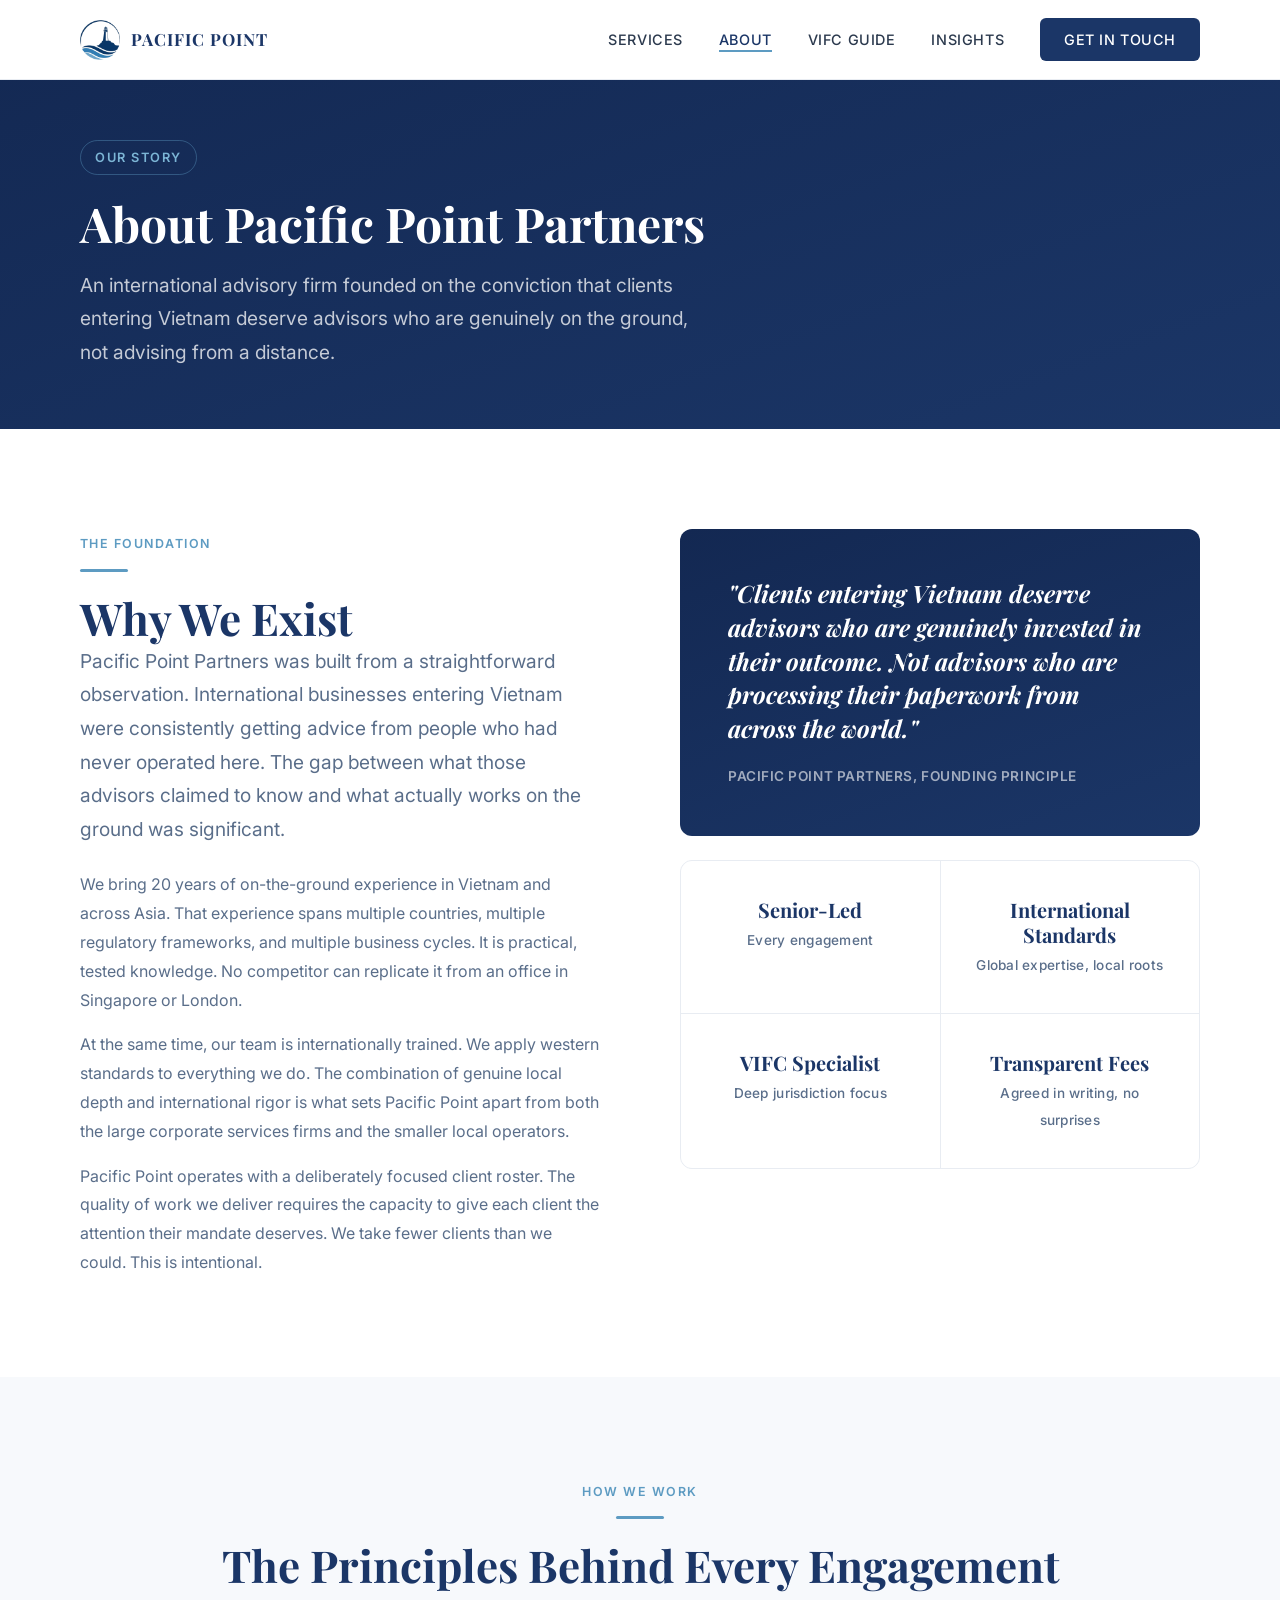
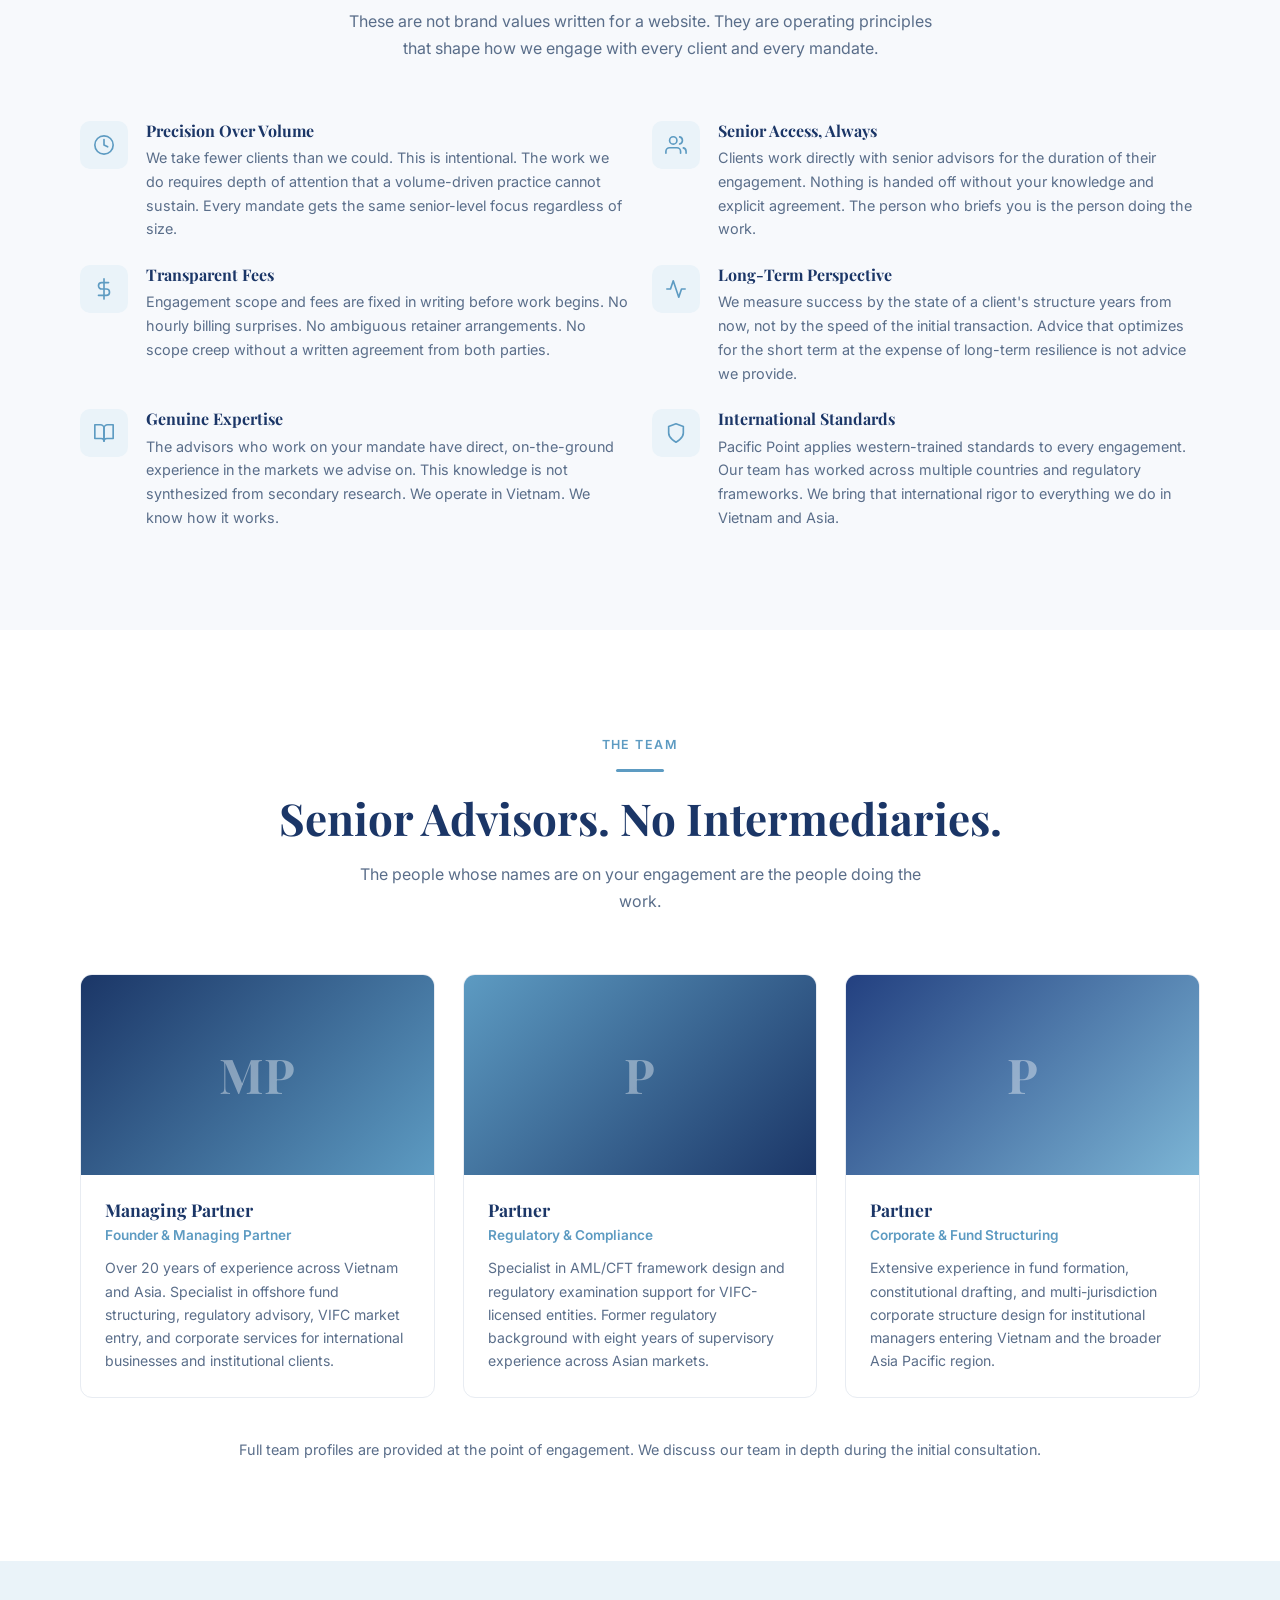
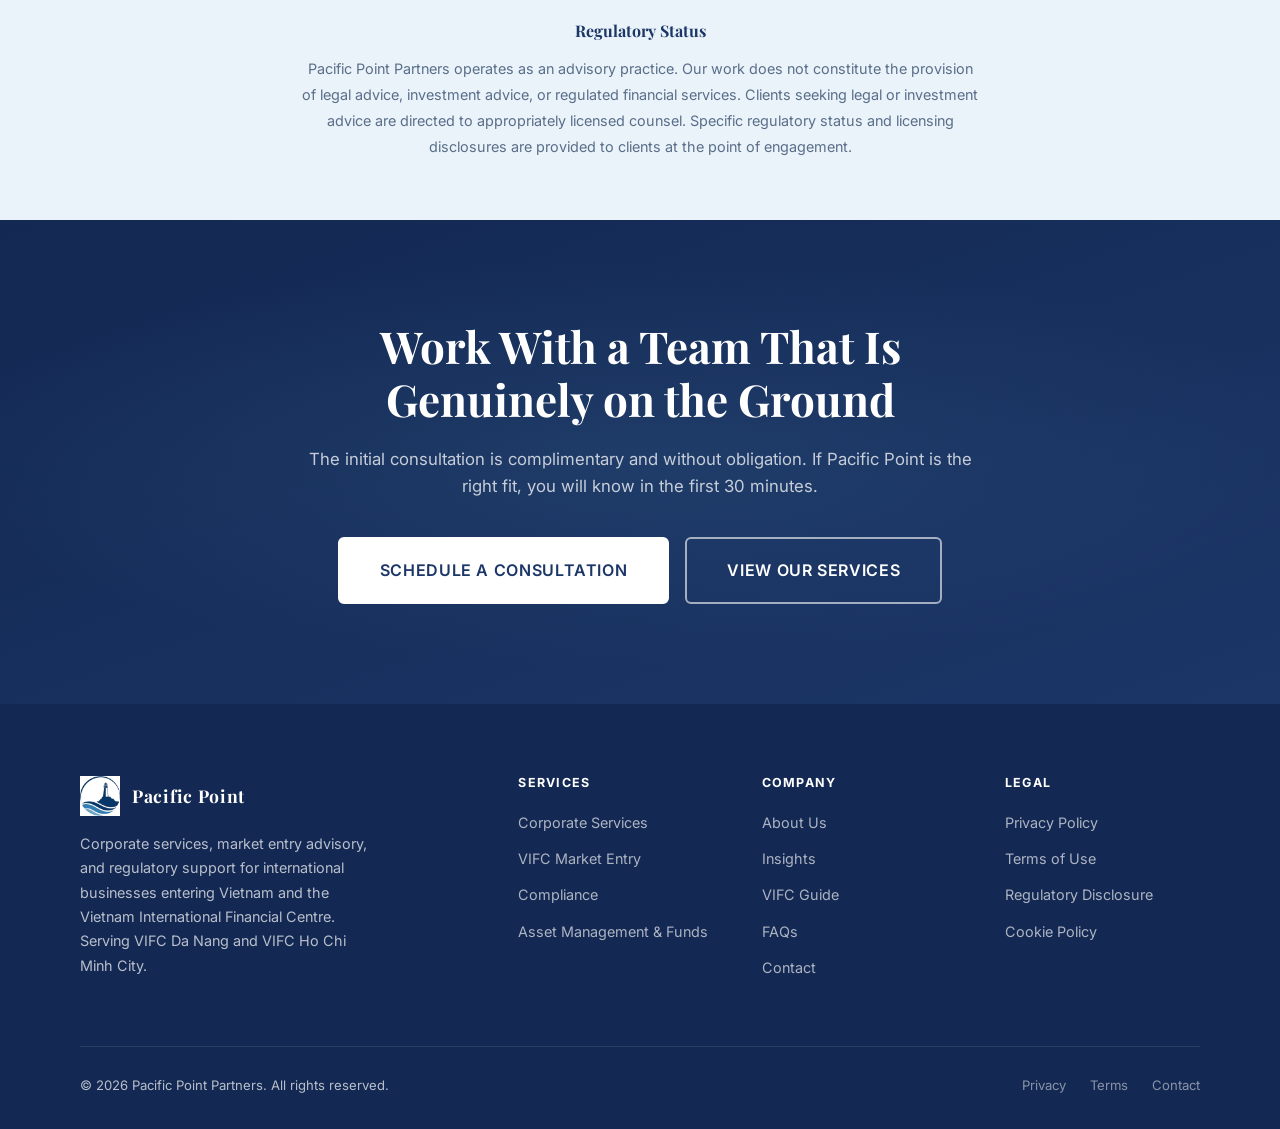
==== about.html @ ca37cbb9 "Add files via upload Initial launch" ====
<!DOCTYPE html>
<html lang="en">
<head>
  <meta charset="UTF-8">
  <meta name="viewport" content="width=device-width, initial-scale=1.0">
  <title>About — Pacific Point Partners</title>
  <meta name="description" content="Pacific Point Partners is an international advisory firm with 20 years of on-the-ground experience in Vietnam and Asia. Senior-led. International standards. VIFC specialist.">
  <!-- Open Graph / LinkedIn -->
  <meta property="og:type" content="website">
  <meta property="og:site_name" content="Pacific Point Partners">
  <meta property="og:title" content="About — Pacific Point Partners">
  <meta property="og:description" content="An international advisory firm built on 20 years in Asia. Senior advisors on every engagement. International standards. VIFC specialist.">
  <meta property="og:image" content="https://pacificpoint.co/assets/images/og-image.jpg">
  <meta property="og:url" content="https://pacificpoint.co/about.html">
  <!-- Twitter Card -->
  <meta name="twitter:card" content="summary_large_image">
  <meta name="twitter:title" content="About — Pacific Point Partners">
  <meta name="twitter:description" content="An international advisory firm built on 20 years in Asia. Senior advisors on every engagement. International standards. VIFC specialist.">
  <meta name="twitter:image" content="https://pacificpoint.co/assets/images/og-image.jpg">
  <!-- Canonical -->
  <link rel="canonical" href="https://pacificpoint.co/about.html">
  <link rel="icon" type="image/x-icon" href="assets/images/favicon.ico">
  <link rel="preconnect" href="https://fonts.googleapis.com">
  <link rel="preconnect" href="https://fonts.gstatic.com" crossorigin>
  <link href="https://fonts.googleapis.com/css2?family=Playfair+Display:wght@600;700&family=Inter:wght@400;500;600&display=swap" rel="stylesheet">
  <link rel="stylesheet" href="assets/css/style.css">
</head>
<body>

  <!-- ===== NAVIGATION ===== -->
  <nav class="nav" role="navigation" aria-label="Main navigation">
    <div class="container nav-inner">
      <a href="index.html" class="nav-logo" aria-label="Pacific Point home">
        <img src="assets/images/icon.png" alt="" aria-hidden="true" height="40">
        <span class="nav-brand-name">Pacific Point</span>
      </a>
      <ul class="nav-links" role="list">
        <li><a href="services.html">Services</a></li>
        <li><a href="about.html">About</a></li>
        <li><a href="vifc-guide.html">VIFC Guide</a></li>
        <li><a href="insights.html">Insights</a></li>
        <li><a href="contact.html" class="nav-cta">Get in Touch</a></li>
      </ul>
      <button class="nav-mobile-toggle" aria-label="Toggle navigation" aria-expanded="false">
        <span></span><span></span><span></span>
      </button>
    </div>
  </nav>

  <!-- ===== PAGE HERO ===== -->
  <section class="page-hero">
    <div class="container">
      <span class="hero-eyebrow">Our Story</span>
      <h1>About Pacific Point Partners</h1>
      <p class="lead" style="max-width: 620px; margin-top: 16px;">An international advisory firm founded on the conviction that clients entering Vietnam deserve advisors who are genuinely on the ground, not advising from a distance.</p>
    </div>
  </section>

  <!-- ===== FOUNDING STORY ===== -->
  <section class="section">
    <div class="container">
      <div style="display: grid; grid-template-columns: 1fr 1fr; gap: 80px; align-items: start;">
        <div class="fade-up">
          <span class="section-eyebrow">The Foundation</span>
          <div class="section-rule"></div>
          <h2>Why We Exist</h2>
          <p class="lead" style="margin-bottom: 24px;">Pacific Point Partners was built from a straightforward observation. International businesses entering Vietnam were consistently getting advice from people who had never operated here. The gap between what those advisors claimed to know and what actually works on the ground was significant.</p>
          <p style="color: var(--text-muted); line-height: 1.8; margin-bottom: 16px;">We bring 20 years of on-the-ground experience in Vietnam and across Asia. That experience spans multiple countries, multiple regulatory frameworks, and multiple business cycles. It is practical, tested knowledge. No competitor can replicate it from an office in Singapore or London.</p>
          <p style="color: var(--text-muted); line-height: 1.8; margin-bottom: 16px;">At the same time, our team is internationally trained. We apply western standards to everything we do. The combination of genuine local depth and international rigor is what sets Pacific Point apart from both the large corporate services firms and the smaller local operators.</p>
          <p style="color: var(--text-muted); line-height: 1.8;">Pacific Point operates with a deliberately focused client roster. The quality of work we deliver requires the capacity to give each client the attention their mandate deserves. We take fewer clients than we could. This is intentional.</p>
        </div>
        <div class="fade-up">
          <div style="background: linear-gradient(160deg, var(--navy-dark) 0%, var(--navy) 100%); border-radius: var(--radius-lg); padding: 48px; color: white; margin-bottom: 24px;">
            <div style="font-family: var(--font-serif); font-size: 1.5rem; font-weight: 700; color: var(--white); line-height: 1.4; margin-bottom: 20px; font-style: italic;">"Clients entering Vietnam deserve advisors who are genuinely invested in their outcome. Not advisors who are processing their paperwork from across the world."</div>
            <div style="font-size: 0.85rem; color: rgba(255,255,255,0.6); font-weight: 600; letter-spacing: 0.04em; text-transform: uppercase;">Pacific Point Partners, Founding Principle</div>
          </div>
          <div class="stats-row" style="grid-template-columns: repeat(2,1fr); margin: 0;">
            <div class="stat-item">
              <span class="stat-word">Senior-Led</span>
              <span class="stat-label">Every engagement</span>
            </div>
            <div class="stat-item">
              <span class="stat-word">International Standards</span>
              <span class="stat-label">Global expertise, local roots</span>
            </div>
            <div class="stat-item">
              <span class="stat-word">VIFC Specialist</span>
              <span class="stat-label">Deep jurisdiction focus</span>
            </div>
            <div class="stat-item">
              <span class="stat-word">Transparent Fees</span>
              <span class="stat-label">Agreed in writing, no surprises</span>
            </div>
          </div>
        </div>
      </div>
    </div>
  </section>

  <!-- ===== VALUES ===== -->
  <section class="section section-light">
    <div class="container">
      <div class="section-header centered fade-up">
        <span class="section-eyebrow">How We Work</span>
        <div class="section-rule"></div>
        <h2>The Principles Behind Every Engagement</h2>
        <p>These are not brand values written for a website. They are operating principles that shape how we engage with every client and every mandate.</p>
      </div>
      <div class="values-grid fade-up">
        <div class="value-item">
          <div class="value-icon">
            <svg viewBox="0 0 24 24" fill="none" stroke-width="1.8" stroke-linecap="round" stroke-linejoin="round"><circle cx="12" cy="12" r="10"/><polyline points="12 6 12 12 16 14"/></svg>
          </div>
          <div class="value-text">
            <h4>Precision Over Volume</h4>
            <p>We take fewer clients than we could. This is intentional. The work we do requires depth of attention that a volume-driven practice cannot sustain. Every mandate gets the same senior-level focus regardless of size.</p>
          </div>
        </div>
        <div class="value-item">
          <div class="value-icon">
            <svg viewBox="0 0 24 24" fill="none" stroke-width="1.8" stroke-linecap="round" stroke-linejoin="round"><path d="M17 21v-2a4 4 0 0 0-4-4H5a4 4 0 0 0-4 4v2"/><circle cx="9" cy="7" r="4"/><path d="M23 21v-2a4 4 0 0 0-3-3.87"/><path d="M16 3.13a4 4 0 0 1 0 7.75"/></svg>
          </div>
          <div class="value-text">
            <h4>Senior Access, Always</h4>
            <p>Clients work directly with senior advisors for the duration of their engagement. Nothing is handed off without your knowledge and explicit agreement. The person who briefs you is the person doing the work.</p>
          </div>
        </div>
        <div class="value-item">
          <div class="value-icon">
            <svg viewBox="0 0 24 24" fill="none" stroke-width="1.8" stroke-linecap="round" stroke-linejoin="round"><line x1="12" y1="1" x2="12" y2="23"/><path d="M17 5H9.5a3.5 3.5 0 0 0 0 7h5a3.5 3.5 0 0 1 0 7H6"/></svg>
          </div>
          <div class="value-text">
            <h4>Transparent Fees</h4>
            <p>Engagement scope and fees are fixed in writing before work begins. No hourly billing surprises. No ambiguous retainer arrangements. No scope creep without a written agreement from both parties.</p>
          </div>
        </div>
        <div class="value-item">
          <div class="value-icon">
            <svg viewBox="0 0 24 24" fill="none" stroke-width="1.8" stroke-linecap="round" stroke-linejoin="round"><polyline points="22 12 18 12 15 21 9 3 6 12 2 12"/></svg>
          </div>
          <div class="value-text">
            <h4>Long-Term Perspective</h4>
            <p>We measure success by the state of a client's structure years from now, not by the speed of the initial transaction. Advice that optimizes for the short term at the expense of long-term resilience is not advice we provide.</p>
          </div>
        </div>
        <div class="value-item">
          <div class="value-icon">
            <svg viewBox="0 0 24 24" fill="none" stroke-width="1.8" stroke-linecap="round" stroke-linejoin="round"><path d="M2 3h6a4 4 0 0 1 4 4v14a3 3 0 0 0-3-3H2z"/><path d="M22 3h-6a4 4 0 0 0-4 4v14a3 3 0 0 1 3-3h7z"/></svg>
          </div>
          <div class="value-text">
            <h4>Genuine Expertise</h4>
            <p>The advisors who work on your mandate have direct, on-the-ground experience in the markets we advise on. This knowledge is not synthesized from secondary research. We operate in Vietnam. We know how it works.</p>
          </div>
        </div>
        <div class="value-item">
          <div class="value-icon">
            <svg viewBox="0 0 24 24" fill="none" stroke-width="1.8" stroke-linecap="round" stroke-linejoin="round"><path d="M12 22s8-4 8-10V5l-8-3-8 3v7c0 6 8 10 8 10z"/></svg>
          </div>
          <div class="value-text">
            <h4>International Standards</h4>
            <p>Pacific Point applies western-trained standards to every engagement. Our team has worked across multiple countries and regulatory frameworks. We bring that international rigor to everything we do in Vietnam and Asia.</p>
          </div>
        </div>
      </div>
    </div>
  </section>

  <!-- ===== TEAM ===== -->
  <section class="section">
    <div class="container">
      <div class="section-header centered fade-up">
        <span class="section-eyebrow">The Team</span>
        <div class="section-rule"></div>
        <h2>Senior Advisors. No Intermediaries.</h2>
        <p>The people whose names are on your engagement are the people doing the work.</p>
      </div>
      <div class="grid grid-3 fade-up">
        <div class="team-card">
          <div class="team-card-avatar"><span>MP</span></div>
          <div class="team-card-body">
            <h4>Managing Partner</h4>
            <span class="role">Founder &amp; Managing Partner</span>
            <p>Over 20 years of experience across Vietnam and Asia. Specialist in offshore fund structuring, regulatory advisory, VIFC market entry, and corporate services for international businesses and institutional clients.</p>
          </div>
        </div>
        <div class="team-card">
          <div class="team-card-avatar" style="background: linear-gradient(135deg, var(--blue) 0%, var(--navy) 100%);"><span>P</span></div>
          <div class="team-card-body">
            <h4>Partner</h4>
            <span class="role">Regulatory &amp; Compliance</span>
            <p>Specialist in AML/CFT framework design and regulatory examination support for VIFC-licensed entities. Former regulatory background with eight years of supervisory experience across Asian markets.</p>
          </div>
        </div>
        <div class="team-card">
          <div class="team-card-avatar" style="background: linear-gradient(135deg, var(--navy-light) 0%, var(--blue-light) 100%);"><span>P</span></div>
          <div class="team-card-body">
            <h4>Partner</h4>
            <span class="role">Corporate &amp; Fund Structuring</span>
            <p>Extensive experience in fund formation, constitutional drafting, and multi-jurisdiction corporate structure design for institutional managers entering Vietnam and the broader Asia Pacific region.</p>
          </div>
        </div>
      </div>
      <p class="text-muted text-center mt-5" style="font-size: 0.9rem;">Full team profiles are provided at the point of engagement. We discuss our team in depth during the initial consultation.</p>
    </div>
  </section>

  <!-- ===== REGULATORY DISCLOSURE ===== -->
  <section class="section-sm section-pale">
    <div class="container" style="max-width: 760px; margin: 0 auto; text-align: center;">
      <h4 class="fade-up" style="margin-bottom: 16px; font-size: 1rem;">Regulatory Status</h4>
      <p class="fade-up text-muted" style="font-size: 0.9rem; line-height: 1.8;">Pacific Point Partners operates as an advisory practice. Our work does not constitute the provision of legal advice, investment advice, or regulated financial services. Clients seeking legal or investment advice are directed to appropriately licensed counsel. Specific regulatory status and licensing disclosures are provided to clients at the point of engagement.</p>
    </div>
  </section>

  <!-- ===== CTA ===== -->
  <section class="cta-section">
    <div class="cta-section-inner fade-up">
      <h2>Work With a Team That Is Genuinely on the Ground</h2>
      <p>The initial consultation is complimentary and without obligation. If Pacific Point is the right fit, you will know in the first 30 minutes.</p>
      <div class="btn-actions">
        <a href="contact.html" class="btn btn-white btn-lg">Schedule a Consultation</a>
        <a href="services.html" class="btn btn-outline-white btn-lg">View Our Services</a>
      </div>
    </div>
  </section>

  <!-- ===== FOOTER ===== -->
  <footer class="footer">
    <div class="container">
      <div class="footer-grid">
        <div class="footer-brand">
          <div class="footer-logo">
            <img src="assets/images/icon-white.png" alt="Pacific Point Partners" height="40">
            <span class="footer-logo-text">Pacific Point</span>
          </div>
          <p>Corporate services, market entry advisory, and regulatory support for international businesses entering Vietnam and the Vietnam International Financial Centre. Serving VIFC Da Nang and VIFC Ho Chi Minh City.</p>
        </div>
        <div class="footer-col">
          <h5>Services</h5>
          <ul>
            <li><a href="services.html#corporate">Corporate Services</a></li>
            <li><a href="services.html#vifc">VIFC Market Entry</a></li>
            <li><a href="services.html#compliance">Compliance</a></li>
            <li><a href="services.html#funds">Asset Management &amp; Funds</a></li>
          </ul>
        </div>
        <div class="footer-col">
          <h5>Company</h5>
          <ul>
            <li><a href="about.html">About Us</a></li>
            <li><a href="insights.html">Insights</a></li>
            <li><a href="vifc-guide.html">VIFC Guide</a></li>
            <li><a href="faq.html">FAQs</a></li>
            <li><a href="contact.html">Contact</a></li>
          </ul>
        </div>
        <div class="footer-col">
          <h5>Legal</h5>
          <ul>
            <li><a href="privacy.html">Privacy Policy</a></li>
            <li><a href="terms.html">Terms of Use</a></li>
            <li><a href="regulatory-disclosure.html">Regulatory Disclosure</a></li>
            <li><a href="cookie-policy.html">Cookie Policy</a></li>
          </ul>
        </div>
      </div>
      <div class="footer-bottom">
        <p>© 2026 Pacific Point Partners. All rights reserved.</p>
        <div class="footer-bottom-links">
          <a href="privacy.html">Privacy</a>
          <a href="terms.html">Terms</a>
          <a href="contact.html">Contact</a>
        </div>
      </div>
    </div>
  </footer>

  <script src="assets/js/main.js"></script>
</body>
</html>
---- assets/css/style.css ----
/* ============================================================
   PACIFIC POINT — Site Stylesheet
   Brand: Navy #1B3667 | Blue #5D9BC2 | White #FFFFFF
   ============================================================ */

/* ---------- CSS Variables ---------- */
:root {
  --navy:        #1B3667;
  --navy-dark:   #132852;
  --navy-light:  #234080;
  --blue:        #5D9BC2;
  --blue-light:  #7CB5D5;
  --blue-pale:   #EAF3F9;
  --white:       #FFFFFF;
  --off-white:   #F7F9FC;
  --gray-100:    #F3F5F8;
  --gray-200:    #E8ECF2;
  --gray-400:    #9AAEC4;
  --gray-600:    #5A6E8A;
  --gray-800:    #2C3A4E;
  --text:        #2C3A4E;
  --text-muted:  #5A6E8A;

  --font-serif:  'Playfair Display', Georgia, 'Times New Roman', serif;
  --font-sans:   'Inter', -apple-system, BlinkMacSystemFont, 'Segoe UI', sans-serif;

  --nav-h:       80px;
  --radius:      6px;
  --radius-lg:   12px;
  --shadow-sm:   0 2px 8px rgba(27,54,103,0.08);
  --shadow-md:   0 6px 24px rgba(27,54,103,0.12);
  --shadow-lg:   0 16px 48px rgba(27,54,103,0.16);

  --transition:  0.25s ease;
  --max-w:       1200px;
  --section-v:   100px;
}

/* ---------- Reset ---------- */
*, *::before, *::after { box-sizing: border-box; margin: 0; padding: 0; }
html { scroll-behavior: smooth; font-size: 16px; }
body {
  font-family: var(--font-sans);
  color: var(--text);
  background: var(--white);
  line-height: 1.65;
  -webkit-font-smoothing: antialiased;
}
img { display: block; max-width: 100%; height: auto; }
a { color: inherit; text-decoration: none; }
ul { list-style: none; }
button { cursor: pointer; border: none; background: none; font-family: inherit; }

/* ---------- Typography ---------- */
h1, h2, h3, h4, h5 {
  font-family: var(--font-serif);
  line-height: 1.2;
  color: var(--navy);
  font-weight: 700;
}
h1 { font-size: clamp(2.4rem, 5vw, 3.6rem); }
h2 { font-size: clamp(1.9rem, 3.5vw, 2.75rem); }
h3 { font-size: clamp(1.3rem, 2.5vw, 1.7rem); }
h4 { font-size: 1.2rem; }
p  { margin-bottom: 1rem; }
p:last-child { margin-bottom: 0; }

.lead {
  font-size: clamp(1.05rem, 2vw, 1.2rem);
  color: var(--text-muted);
  line-height: 1.75;
}

.serif { font-family: var(--font-serif); }
.text-navy  { color: var(--navy); }
.text-blue  { color: var(--blue); }
.text-muted { color: var(--text-muted); }
.text-white { color: var(--white); }
.text-center { text-align: center; }

/* ---------- Layout ---------- */
.container {
  width: 100%;
  max-width: var(--max-w);
  margin: 0 auto;
  padding: 0 40px;
}
.section { padding: var(--section-v) 0; }
.section-sm { padding: 60px 0; }
.section-lg { padding: 140px 0; }

/* ---------- Navigation ---------- */
.nav {
  position: fixed;
  top: 0; left: 0; right: 0;
  z-index: 1000;
  height: var(--nav-h);
  background: var(--white);
  border-bottom: 1px solid var(--gray-200);
  transition: box-shadow var(--transition);
}
.nav.scrolled {
  box-shadow: var(--shadow-md);
}
.nav-inner {
  display: flex;
  align-items: center;
  justify-content: space-between;
  height: 100%;
}
.nav-logo {
  display: flex;
  align-items: center;
  gap: 11px;
  flex-shrink: 0;
  text-decoration: none;
}
.nav-logo img {
  height: 40px;
  width: auto;
  flex-shrink: 0;
}
.nav-brand-name {
  font-family: var(--font-serif);
  font-size: 1.05rem;
  font-weight: 700;
  color: var(--navy);
  letter-spacing: 0.06em;
  text-transform: uppercase;
  line-height: 1;
  white-space: nowrap;
}
.nav-links {
  display: flex;
  align-items: center;
  gap: 36px;
}
.nav-links a {
  font-size: 0.9rem;
  font-weight: 500;
  letter-spacing: 0.04em;
  text-transform: uppercase;
  color: var(--gray-800);
  transition: color var(--transition);
  position: relative;
}
.nav-links a::after {
  content: '';
  position: absolute;
  bottom: -4px; left: 0;
  width: 0; height: 2px;
  background: var(--blue);
  transition: width var(--transition);
}
.nav-links a:hover { color: var(--navy); }
.nav-links a:hover::after { width: 100%; }
.nav-links a.active { color: var(--navy); }
.nav-links a.active::after { width: 100%; }

.nav-cta {
  display: inline-flex;
  align-items: center;
  padding: 10px 24px;
  background: var(--navy);
  color: var(--white) !important;
  border-radius: var(--radius);
  font-size: 0.85rem;
  font-weight: 600;
  letter-spacing: 0.05em;
  text-transform: uppercase;
  transition: background var(--transition), transform var(--transition);
}
.nav-cta:hover {
  background: var(--navy-dark);
  transform: translateY(-1px);
}
.nav-cta::after { display: none !important; }

.nav-mobile-toggle {
  display: none;
  flex-direction: column;
  gap: 5px;
  padding: 4px;
}
.nav-mobile-toggle span {
  display: block;
  width: 24px; height: 2px;
  background: var(--navy);
  border-radius: 2px;
  transition: transform var(--transition), opacity var(--transition);
}
.nav-mobile-toggle.open span:nth-child(1) { transform: translateY(7px) rotate(45deg); }
.nav-mobile-toggle.open span:nth-child(2) { opacity: 0; }
.nav-mobile-toggle.open span:nth-child(3) { transform: translateY(-7px) rotate(-45deg); }

/* ---------- Buttons ---------- */
.btn {
  display: inline-flex;
  align-items: center;
  gap: 8px;
  padding: 14px 32px;
  border-radius: var(--radius);
  font-family: var(--font-sans);
  font-size: 0.9rem;
  font-weight: 600;
  letter-spacing: 0.04em;
  text-transform: uppercase;
  transition: all var(--transition);
  cursor: pointer;
}
.btn-primary {
  background: var(--navy);
  color: var(--white);
  border: 2px solid var(--navy);
}
.btn-primary:hover {
  background: var(--navy-dark);
  border-color: var(--navy-dark);
  transform: translateY(-2px);
  box-shadow: var(--shadow-md);
}
.btn-outline {
  background: transparent;
  color: var(--navy);
  border: 2px solid var(--navy);
}
.btn-outline:hover {
  background: var(--navy);
  color: var(--white);
  transform: translateY(-2px);
}
.btn-white {
  background: var(--white);
  color: var(--navy);
  border: 2px solid var(--white);
}
.btn-white:hover {
  background: transparent;
  color: var(--white);
  transform: translateY(-2px);
}
.btn-outline-white {
  background: transparent;
  color: var(--white);
  border: 2px solid rgba(255,255,255,0.6);
}
.btn-outline-white:hover {
  background: rgba(255,255,255,0.12);
  border-color: var(--white);
  transform: translateY(-2px);
}
.btn-lg { padding: 18px 40px; font-size: 1rem; }
.btn-sm { padding: 10px 22px; font-size: 0.82rem; }

/* ---------- Hero (Default) ---------- */
.hero {
  padding-top: calc(var(--nav-h) + 80px);
  padding-bottom: 100px;
  background: linear-gradient(160deg, var(--navy-dark) 0%, var(--navy) 50%, var(--navy-light) 100%);
  color: var(--white);
  position: relative;
  overflow: hidden;
}
.hero::before {
  content: '';
  position: absolute;
  inset: 0;
  background: url("data:image/svg+xml,%3Csvg width='60' height='60' viewBox='0 0 60 60' xmlns='http://www.w3.org/2000/svg'%3E%3Cg fill='none' fill-rule='evenodd'%3E%3Cg fill='%235D9BC2' fill-opacity='0.06'%3E%3Cpath d='M36 34v-4h-2v4h-4v2h4v4h2v-4h4v-2h-4zm0-30V0h-2v4h-4v2h4v4h2V6h4V4h-4zM6 34v-4H4v4H0v2h4v4h2v-4h4v-2H6zM6 4V0H4v4H0v2h4v4h2V6h4V4H6z'/%3E%3C/g%3E%3C/g%3E%3C/svg%3E");
  opacity: 0.5;
}
.hero-content { position: relative; z-index: 1; }
.hero-eyebrow {
  display: inline-block;
  font-size: 0.8rem;
  font-weight: 600;
  letter-spacing: 0.12em;
  text-transform: uppercase;
  color: var(--blue-light);
  margin-bottom: 20px;
  padding: 6px 14px;
  border: 1px solid rgba(93,155,194,0.4);
  border-radius: 100px;
}
.hero h1 { color: var(--white); margin-bottom: 24px; }
.hero .lead { color: rgba(255,255,255,0.78); max-width: 640px; margin-bottom: 40px; }
.hero-actions { display: flex; gap: 16px; flex-wrap: wrap; }
.hero-divider {
  width: 60px; height: 3px;
  background: var(--blue);
  margin: 24px 0;
  border-radius: 2px;
}

/* ---------- Page Hero (inner pages) ---------- */
.page-hero {
  padding-top: calc(var(--nav-h) + 60px);
  padding-bottom: 60px;
  background: linear-gradient(160deg, var(--navy-dark) 0%, var(--navy) 100%);
  color: var(--white);
}
.page-hero h1 { color: var(--white); font-size: clamp(2rem, 4vw, 3rem); }
.page-hero .lead { color: rgba(255,255,255,0.75); }

/* ---------- Section Header ---------- */
.section-header { margin-bottom: 60px; }
.section-header.centered { text-align: center; }
.section-eyebrow {
  display: inline-block;
  font-size: 0.78rem;
  font-weight: 600;
  letter-spacing: 0.12em;
  text-transform: uppercase;
  color: var(--blue);
  margin-bottom: 14px;
}
.section-header h2 { margin-bottom: 16px; }
.section-header p { color: var(--text-muted); max-width: 600px; }
.section-header.centered p { margin: 0 auto; }
.section-rule {
  width: 48px; height: 3px;
  background: var(--blue);
  margin-bottom: 20px;
  border-radius: 2px;
}
.section-header.centered .section-rule { margin: 0 auto 20px; }

/* ---------- Cards ---------- */
.card {
  background: var(--white);
  border-radius: var(--radius-lg);
  border: 1px solid var(--gray-200);
  padding: 36px;
  transition: transform var(--transition), box-shadow var(--transition), border-color var(--transition);
}
.card:hover {
  transform: translateY(-4px);
  box-shadow: var(--shadow-md);
  border-color: var(--blue-light);
}
.card-icon {
  width: 52px; height: 52px;
  background: var(--blue-pale);
  border-radius: 10px;
  display: flex;
  align-items: center;
  justify-content: center;
  margin-bottom: 20px;
}
.card-icon svg { width: 24px; height: 24px; stroke: var(--blue); }
.card h3 { font-size: 1.2rem; margin-bottom: 12px; }
.card p { color: var(--text-muted); font-size: 0.95rem; }

/* ---------- Grid ---------- */
.grid { display: grid; gap: 28px; }
.grid-2 { grid-template-columns: repeat(2, 1fr); }
.grid-3 { grid-template-columns: repeat(3, 1fr); }
.grid-4 { grid-template-columns: repeat(4, 1fr); }

/* ---------- Stats Row ---------- */
.stats-row {
  display: grid;
  grid-template-columns: repeat(4, 1fr);
  gap: 1px;
  background: var(--gray-200);
  border: 1px solid var(--gray-200);
  border-radius: var(--radius-lg);
  overflow: hidden;
}
.stat-item {
  background: var(--white);
  padding: 36px 28px;
  text-align: center;
}
.stat-number {
  font-family: var(--font-serif);
  font-size: 2.6rem;
  font-weight: 700;
  color: var(--navy);
  line-height: 1;
  display: block;
}
/* For text-based trust markers (no fake numbers) */
.stat-word {
  font-family: var(--font-serif);
  font-size: 1.25rem;
  font-weight: 700;
  color: var(--navy);
  line-height: 1.25;
  display: block;
  margin-bottom: 4px;
}
.stat-label {
  font-size: 0.85rem;
  color: var(--text-muted);
  margin-top: 8px;
  font-weight: 500;
  letter-spacing: 0.02em;
}

/* ---------- Dark Section ---------- */
.section-dark {
  background: linear-gradient(160deg, var(--navy-dark) 0%, var(--navy) 100%);
  color: var(--white);
}
.section-dark h2, .section-dark h3, .section-dark h4 { color: var(--white); }
.section-dark p { color: rgba(255,255,255,0.75); }
.section-dark .lead { color: rgba(255,255,255,0.75); }

/* ---------- Light Section ---------- */
.section-light { background: var(--off-white); }
.section-pale  { background: var(--blue-pale); }

/* ---------- Process Steps ---------- */
.process-steps { counter-reset: step; }
.process-step {
  display: grid;
  grid-template-columns: 56px 1fr;
  gap: 24px;
  padding: 32px 0;
  border-bottom: 1px solid var(--gray-200);
}
.process-step:last-child { border-bottom: none; }
.step-number {
  width: 56px; height: 56px;
  background: var(--navy);
  color: var(--white);
  border-radius: 50%;
  display: flex;
  align-items: center;
  justify-content: center;
  font-family: var(--font-serif);
  font-size: 1.3rem;
  font-weight: 700;
  flex-shrink: 0;
  margin-top: 4px;
}
.step-content h4 { margin-bottom: 8px; font-size: 1.1rem; }
.step-content p  { color: var(--text-muted); font-size: 0.95rem; margin: 0; }

/* ---------- Insights / Blog Cards ---------- */
.insight-card {
  background: var(--white);
  border-radius: var(--radius-lg);
  border: 1px solid var(--gray-200);
  overflow: hidden;
  transition: transform var(--transition), box-shadow var(--transition);
  display: flex;
  flex-direction: column;
}
.insight-card:hover {
  transform: translateY(-4px);
  box-shadow: var(--shadow-md);
}
.insight-card-body { padding: 28px; flex: 1; }
.insight-tag {
  display: inline-block;
  font-size: 0.72rem;
  font-weight: 600;
  letter-spacing: 0.1em;
  text-transform: uppercase;
  color: var(--blue);
  background: var(--blue-pale);
  padding: 4px 10px;
  border-radius: 100px;
  margin-bottom: 14px;
}
.insight-card h3 {
  font-size: 1.15rem;
  margin-bottom: 10px;
  line-height: 1.35;
}
.insight-card p {
  color: var(--text-muted);
  font-size: 0.9rem;
  margin-bottom: 0;
}
.insight-card-footer {
  padding: 18px 28px;
  border-top: 1px solid var(--gray-200);
  display: flex;
  align-items: center;
  justify-content: space-between;
}
.insight-date {
  font-size: 0.82rem;
  color: var(--text-muted);
}
.insight-read-more {
  font-size: 0.82rem;
  font-weight: 600;
  color: var(--blue);
  display: flex;
  align-items: center;
  gap: 4px;
  transition: gap var(--transition);
}
.insight-read-more:hover { gap: 8px; }

/* ---------- CTA Section ---------- */
.cta-section {
  background: linear-gradient(160deg, var(--navy-dark) 0%, var(--navy) 100%);
  padding: 100px 0;
  text-align: center;
  color: var(--white);
  position: relative;
  overflow: hidden;
}
.cta-section::before {
  content: '';
  position: absolute;
  inset: 0;
  background: radial-gradient(ellipse 80% 60% at 50% 50%, rgba(93,155,194,0.12) 0%, transparent 70%);
}
.cta-section-inner { position: relative; z-index: 1; max-width: 680px; margin: 0 auto; }
.cta-section h2 { color: var(--white); margin-bottom: 20px; }
.cta-section p { color: rgba(255,255,255,0.75); margin-bottom: 36px; font-size: 1.05rem; }
.cta-section .btn-actions { display: flex; gap: 16px; justify-content: center; flex-wrap: wrap; }

/* ---------- Forms ---------- */
.form-group { margin-bottom: 22px; }
.form-label {
  display: block;
  font-size: 0.85rem;
  font-weight: 600;
  color: var(--gray-800);
  margin-bottom: 7px;
  letter-spacing: 0.02em;
}
.form-input,
.form-select,
.form-textarea {
  width: 100%;
  padding: 13px 16px;
  border: 1.5px solid var(--gray-200);
  border-radius: var(--radius);
  font-family: var(--font-sans);
  font-size: 0.95rem;
  color: var(--text);
  background: var(--white);
  transition: border-color var(--transition), box-shadow var(--transition);
  outline: none;
}
.form-input:focus,
.form-select:focus,
.form-textarea:focus {
  border-color: var(--blue);
  box-shadow: 0 0 0 3px rgba(93,155,194,0.15);
}
.form-textarea { resize: vertical; min-height: 130px; }
.form-row { display: grid; grid-template-columns: 1fr 1fr; gap: 20px; }
.form-note {
  font-size: 0.82rem;
  color: var(--text-muted);
  margin-top: 6px;
}

/* ---------- Contact Info ---------- */
.contact-info-item {
  display: flex;
  gap: 16px;
  margin-bottom: 28px;
}
.contact-info-icon {
  width: 44px; height: 44px;
  background: var(--blue-pale);
  border-radius: 10px;
  display: flex;
  align-items: center;
  justify-content: center;
  flex-shrink: 0;
}
.contact-info-icon svg { width: 20px; height: 20px; stroke: var(--blue); }
.contact-info-text h5 { font-family: var(--font-sans); font-weight: 600; margin-bottom: 4px; font-size: 0.9rem; color: var(--navy); }
.contact-info-text p { color: var(--text-muted); font-size: 0.9rem; margin: 0; }

/* ---------- VIFC Guide ---------- */
.guide-toc {
  background: var(--blue-pale);
  border-left: 4px solid var(--blue);
  border-radius: 0 var(--radius) var(--radius) 0;
  padding: 24px 28px;
  margin-bottom: 36px;
}
.guide-toc h4 { font-size: 1rem; margin-bottom: 12px; color: var(--navy); }
.guide-toc ol { padding-left: 20px; }
.guide-toc ol li { color: var(--text-muted); font-size: 0.9rem; margin-bottom: 6px; }
.guide-toc ol li a { color: var(--blue); transition: color var(--transition); }
.guide-toc ol li a:hover { color: var(--navy); }

.guide-section { margin-bottom: 56px; }
.guide-section h2 { font-size: 1.9rem; margin-bottom: 20px; padding-top: 16px; border-top: 2px solid var(--gray-200); }
.guide-section h3 { font-size: 1.3rem; margin-bottom: 12px; color: var(--navy); }
.guide-section p { color: var(--text-muted); line-height: 1.8; }
.guide-section ul { padding-left: 24px; margin-bottom: 16px; }
.guide-section ul li { color: var(--text-muted); margin-bottom: 8px; line-height: 1.7; }
.guide-section ul li::marker { color: var(--blue); }

.guide-callout {
  background: var(--blue-pale);
  border: 1px solid var(--blue-light);
  border-radius: var(--radius-lg);
  padding: 24px 28px;
  margin: 24px 0;
}
.guide-callout p { color: var(--navy); font-weight: 500; margin: 0; }

.guide-gate {
  background: linear-gradient(135deg, var(--navy-dark) 0%, var(--navy) 100%);
  border-radius: var(--radius-lg);
  padding: 48px;
  text-align: center;
  color: var(--white);
  margin-top: 48px;
}
.guide-gate h3 { color: var(--white); margin-bottom: 12px; }
.guide-gate p { color: rgba(255,255,255,0.75); margin-bottom: 28px; }
.guide-gate .form-input {
  background: rgba(255,255,255,0.1);
  border-color: rgba(255,255,255,0.25);
  color: var(--white);
  text-align: center;
}
.guide-gate .form-input::placeholder { color: rgba(255,255,255,0.5); }
.guide-gate .form-input:focus {
  border-color: var(--blue-light);
  background: rgba(255,255,255,0.15);
  box-shadow: 0 0 0 3px rgba(93,155,194,0.25);
}

/* ---------- About Page ---------- */
.team-card {
  background: var(--white);
  border-radius: var(--radius-lg);
  border: 1px solid var(--gray-200);
  overflow: hidden;
  transition: transform var(--transition), box-shadow var(--transition);
}
.team-card:hover {
  transform: translateY(-4px);
  box-shadow: var(--shadow-md);
}
.team-card-avatar {
  height: 200px;
  background: linear-gradient(135deg, var(--navy) 0%, var(--blue) 100%);
  display: flex;
  align-items: center;
  justify-content: center;
}
.team-card-avatar span {
  font-family: var(--font-serif);
  font-size: 3rem;
  font-weight: 700;
  color: rgba(255,255,255,0.4);
}
.team-card-body { padding: 24px; }
.team-card-body h4 { font-size: 1.1rem; margin-bottom: 4px; }
.team-card-body .role {
  font-size: 0.85rem;
  color: var(--blue);
  font-weight: 600;
  margin-bottom: 10px;
  display: block;
}
.team-card-body p { color: var(--text-muted); font-size: 0.88rem; margin: 0; }

.values-grid { display: grid; grid-template-columns: repeat(2, 1fr); gap: 24px; }
.value-item { display: flex; gap: 18px; }
.value-icon {
  width: 48px; height: 48px;
  background: var(--blue-pale);
  border-radius: 10px;
  display: flex;
  align-items: center;
  justify-content: center;
  flex-shrink: 0;
}
.value-icon svg { width: 22px; height: 22px; stroke: var(--blue); }
.value-text h4 { margin-bottom: 6px; font-size: 1rem; }
.value-text p { color: var(--text-muted); font-size: 0.9rem; margin: 0; }

/* ---------- Services Page ---------- */
.service-block {
  display: grid;
  grid-template-columns: 1fr 1fr;
  gap: 80px;
  align-items: center;
  padding: 60px 0;
  border-bottom: 1px solid var(--gray-200);
}
.service-block:last-child { border-bottom: none; }
.service-block.reverse { direction: rtl; }
.service-block.reverse > * { direction: ltr; }
.service-block-icon {
  width: 64px; height: 64px;
  background: var(--blue-pale);
  border-radius: 14px;
  display: flex;
  align-items: center;
  justify-content: center;
  margin-bottom: 24px;
}
.service-block-icon svg { width: 30px; height: 30px; stroke: var(--blue); }
.service-block h3 { font-size: 1.9rem; margin-bottom: 16px; }
.service-block p { color: var(--text-muted); line-height: 1.8; margin-bottom: 16px; }
.service-block ul { padding-left: 20px; margin-bottom: 28px; }
.service-block ul li { color: var(--text-muted); margin-bottom: 8px; font-size: 0.95rem; }
.service-block ul li::marker { color: var(--blue); }
.service-visual {
  background: linear-gradient(135deg, var(--navy) 0%, var(--blue) 100%);
  border-radius: var(--radius-lg);
  height: 320px;
  display: flex;
  align-items: center;
  justify-content: center;
  position: relative;
  overflow: hidden;
}
.service-visual::after {
  content: '';
  position: absolute;
  inset: 0;
  background: url("data:image/svg+xml,%3Csvg width='40' height='40' viewBox='0 0 40 40' xmlns='http://www.w3.org/2000/svg'%3E%3Cg fill='%23ffffff' fill-opacity='0.05'%3E%3Cpath d='M20 0L0 20L20 40L40 20L20 0z'/%3E%3C/g%3E%3C/svg%3E");
}
.service-visual-label {
  font-family: var(--font-serif);
  font-size: 1.4rem;
  color: rgba(255,255,255,0.5);
  position: relative;
  z-index: 1;
  text-align: center;
  padding: 20px;
}

/* ---------- Footer ---------- */
.footer {
  background: var(--navy-dark);
  color: rgba(255,255,255,0.7);
  padding: 72px 0 32px;
}
.footer-grid {
  display: grid;
  grid-template-columns: 2fr 1fr 1fr 1fr;
  gap: 48px;
  margin-bottom: 56px;
}
.footer-brand p { font-size: 0.9rem; line-height: 1.7; margin-top: 16px; max-width: 300px; }
.footer-col h5 {
  font-family: var(--font-sans);
  font-size: 0.78rem;
  font-weight: 700;
  letter-spacing: 0.1em;
  text-transform: uppercase;
  color: var(--white);
  margin-bottom: 18px;
}
.footer-col ul li { margin-bottom: 10px; }
.footer-col ul li a {
  font-size: 0.9rem;
  color: rgba(255,255,255,0.65);
  transition: color var(--transition);
}
.footer-col ul li a:hover { color: var(--blue-light); }
.footer-bottom {
  padding-top: 28px;
  border-top: 1px solid rgba(255,255,255,0.1);
  display: flex;
  align-items: center;
  justify-content: space-between;
  flex-wrap: wrap;
  gap: 12px;
}
.footer-bottom p { font-size: 0.82rem; margin: 0; }
.footer-bottom-links { display: flex; gap: 24px; }
.footer-bottom-links a {
  font-size: 0.82rem;
  color: rgba(255,255,255,0.5);
  transition: color var(--transition);
}
.footer-bottom-links a:hover { color: var(--blue-light); }
.footer-logo { display: flex; align-items: center; gap: 12px; }
.footer-logo img { height: 40px; width: auto; }
.footer-logo-text {
  font-family: var(--font-serif);
  font-size: 1.1rem;
  font-weight: 700;
  color: var(--white);
  letter-spacing: 0.04em;
}

/* ---------- Animations ---------- */
.fade-up {
  opacity: 0;
  transform: translateY(24px);
  transition: opacity 0.6s ease, transform 0.6s ease;
}
.fade-up.visible {
  opacity: 1;
  transform: translateY(0);
}
.fade-up-delay-1 { transition-delay: 0.1s; }
.fade-up-delay-2 { transition-delay: 0.2s; }
.fade-up-delay-3 { transition-delay: 0.3s; }
.fade-up-delay-4 { transition-delay: 0.4s; }

/* ---------- Utilities ---------- */
.mb-0  { margin-bottom: 0; }
.mb-1  { margin-bottom: 8px; }
.mb-2  { margin-bottom: 16px; }
.mb-3  { margin-bottom: 24px; }
.mb-4  { margin-bottom: 32px; }
.mb-5  { margin-bottom: 40px; }
.mb-6  { margin-bottom: 56px; }
.mt-3  { margin-top: 24px; }
.mt-4  { margin-top: 32px; }
.mt-5  { margin-top: 40px; }
.gap-4 { gap: 16px; }
.d-flex { display: flex; }
.align-center { align-items: center; }
.justify-between { justify-content: space-between; }

.divider {
  width: 100%;
  height: 1px;
  background: var(--gray-200);
  margin: 48px 0;
}

/* ---------- Mobile Navigation Drawer ---------- */
@media (max-width: 960px) {
  .nav-links {
    display: none;
    position: fixed;
    top: var(--nav-h);
    left: 0; right: 0;
    background: var(--white);
    flex-direction: column;
    align-items: stretch;
    gap: 0;
    padding: 20px 0;
    box-shadow: var(--shadow-md);
    border-top: 1px solid var(--gray-200);
  }
  .nav-links.open { display: flex; }
  .nav-links a {
    padding: 14px 32px;
    border-bottom: 1px solid var(--gray-100);
  }
  .nav-links a::after { display: none; }
  .nav-cta { margin: 16px 32px 4px; }
  .nav-mobile-toggle { display: flex; }

  .container { padding: 0 24px; }
  :root { --section-v: 64px; }
}

/* ---------- Responsive ---------- */
@media (max-width: 860px) {
  .grid-3, .grid-4 { grid-template-columns: 1fr 1fr; }
  .stats-row { grid-template-columns: repeat(2, 1fr); }
  .footer-grid { grid-template-columns: 1fr 1fr; }
  .service-block { grid-template-columns: 1fr; gap: 40px; }
  .service-block.reverse { direction: ltr; }
  .form-row { grid-template-columns: 1fr; }
  .values-grid { grid-template-columns: 1fr; }
}

@media (max-width: 600px) {
  .grid-2, .grid-3, .grid-4 { grid-template-columns: 1fr; }
  .stats-row { grid-template-columns: 1fr 1fr; }
  .footer-grid { grid-template-columns: 1fr; gap: 36px; }
  .hero-actions { flex-direction: column; }
  .cta-section .btn-actions { flex-direction: column; align-items: center; }
  h1 { font-size: 2.2rem; }
  h2 { font-size: 1.8rem; }
}
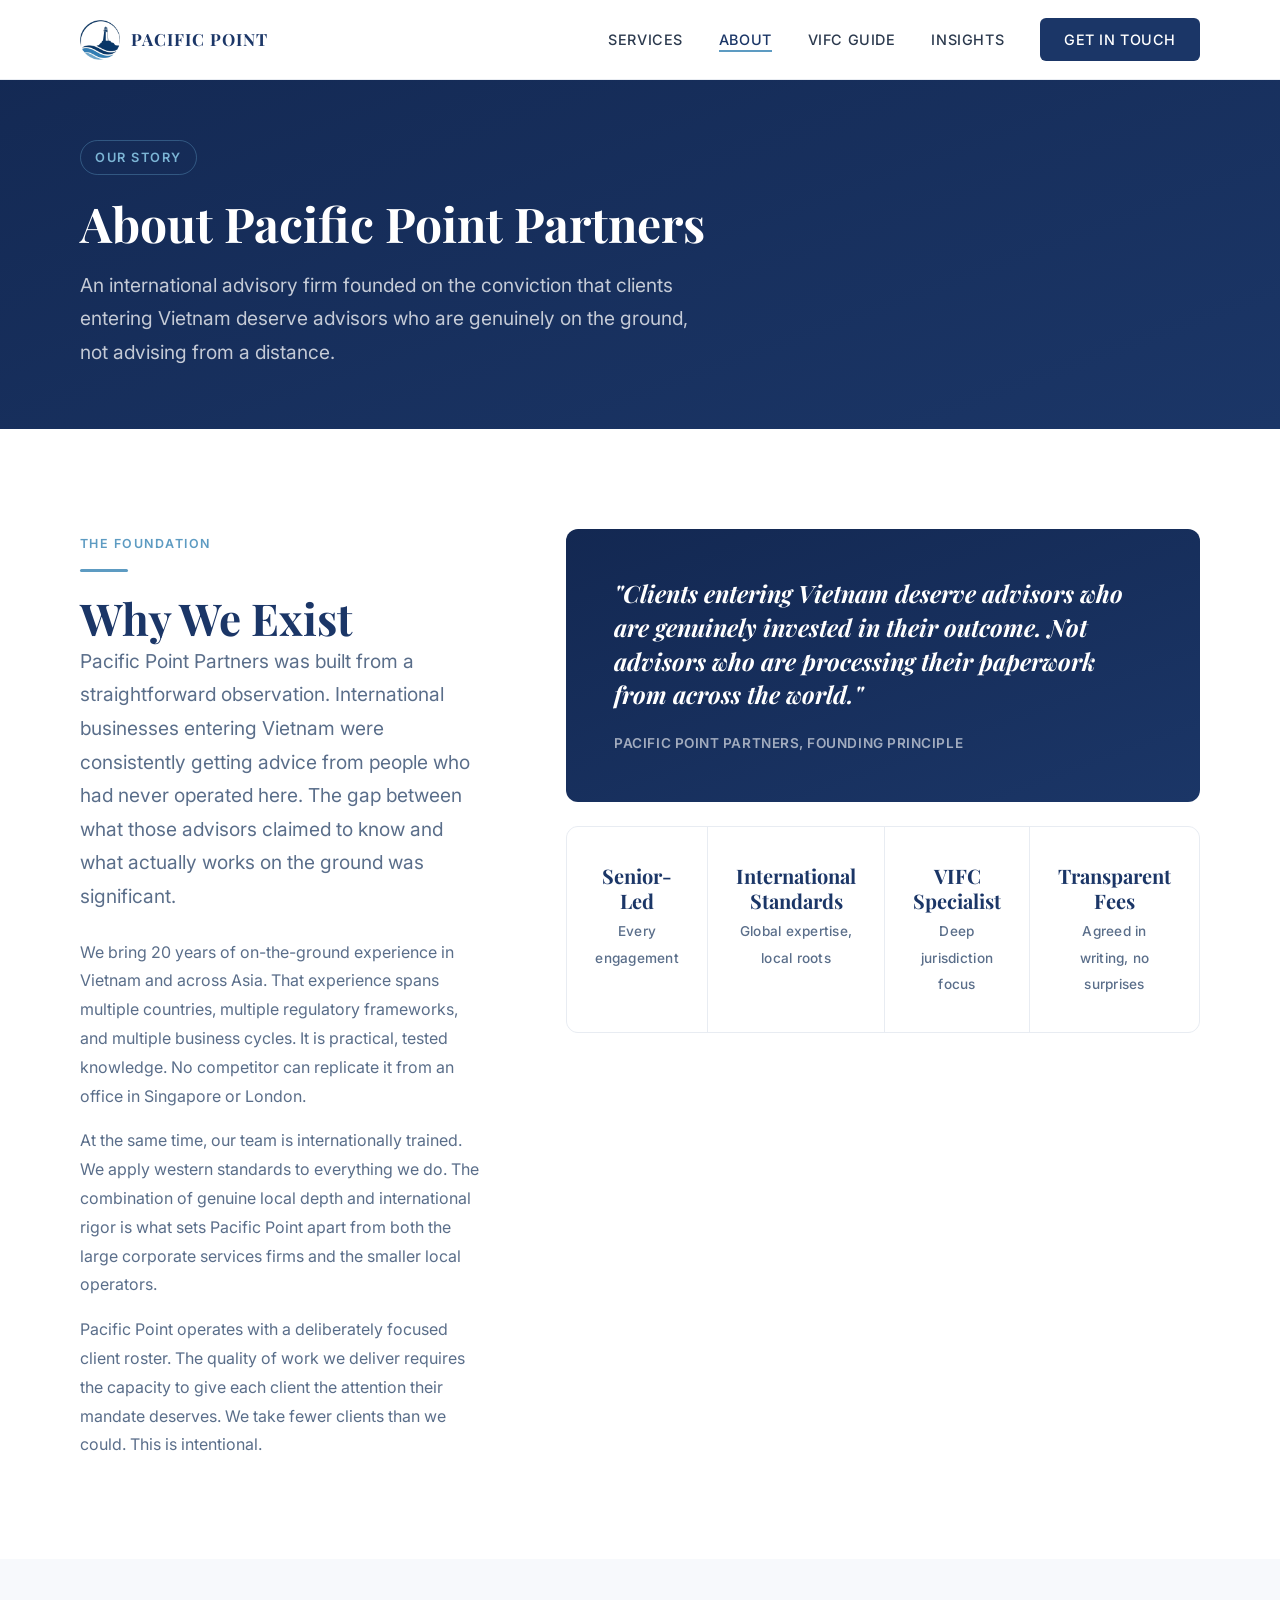
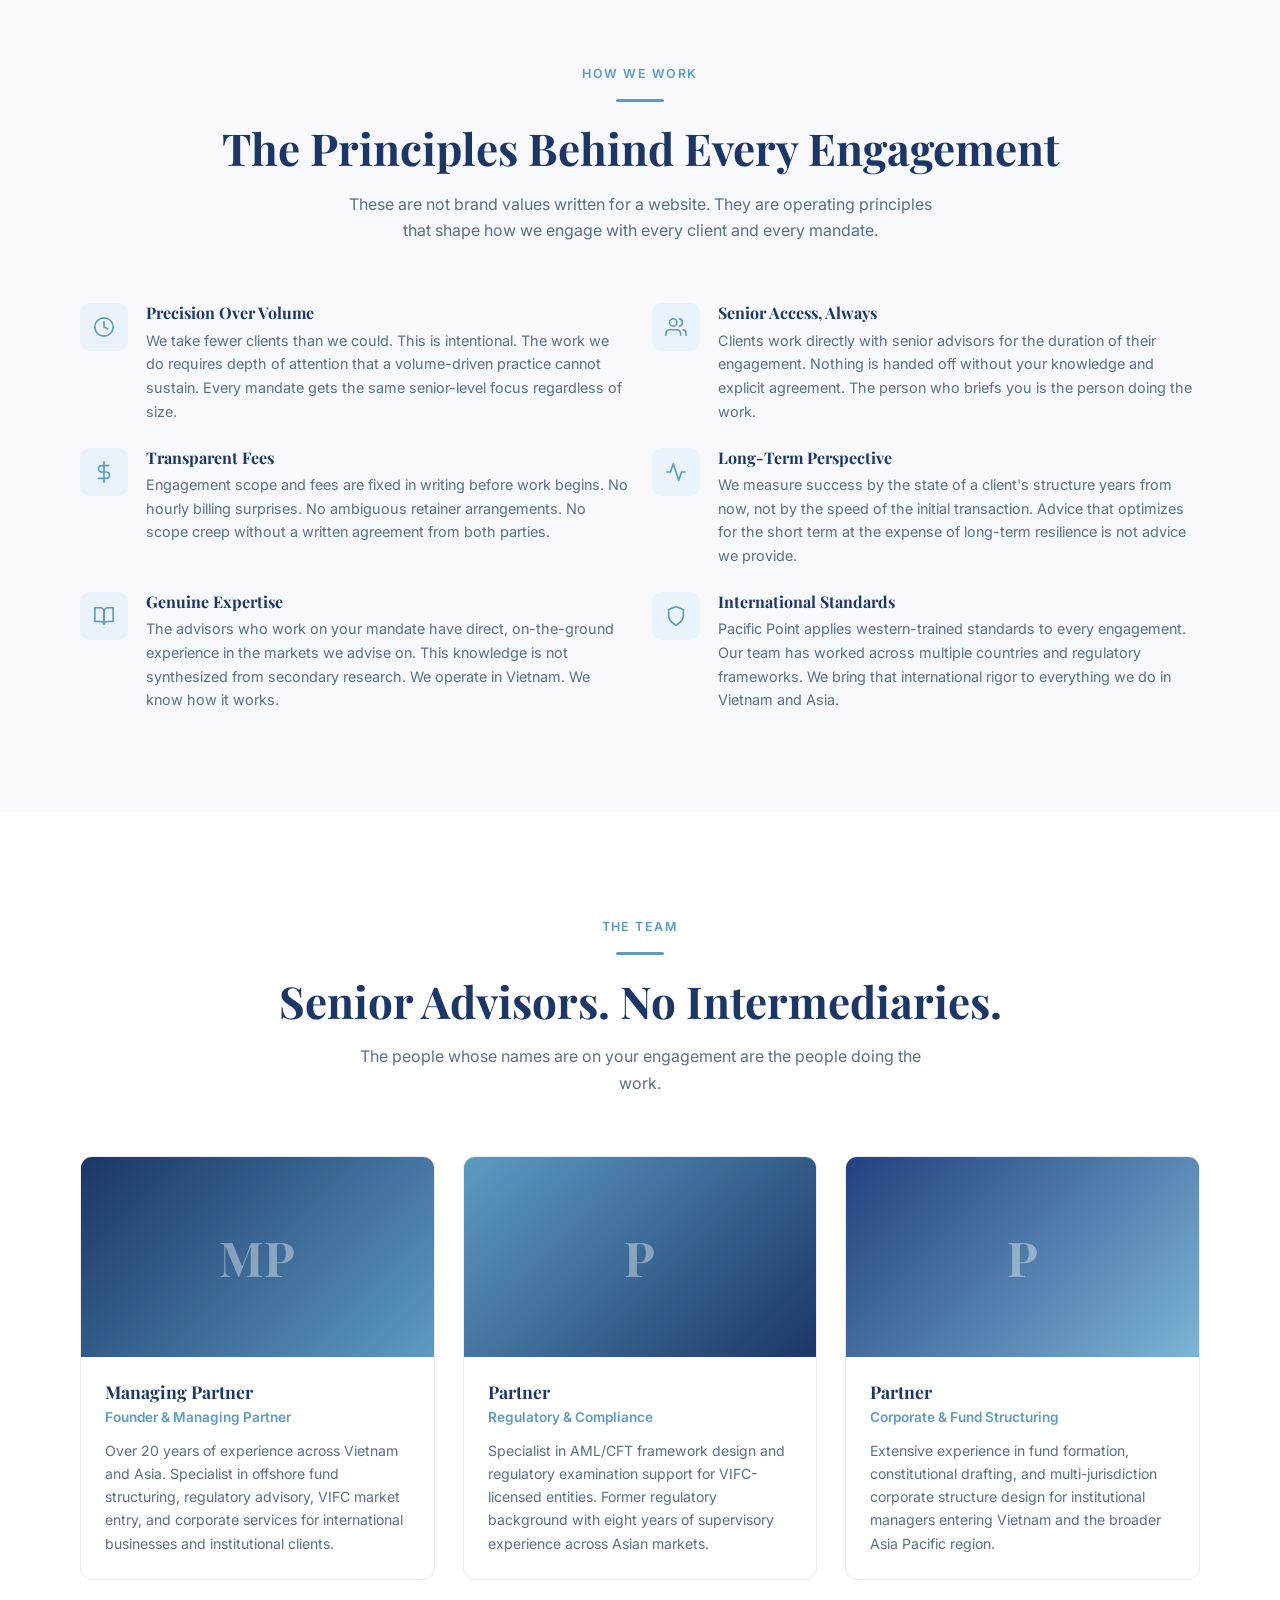
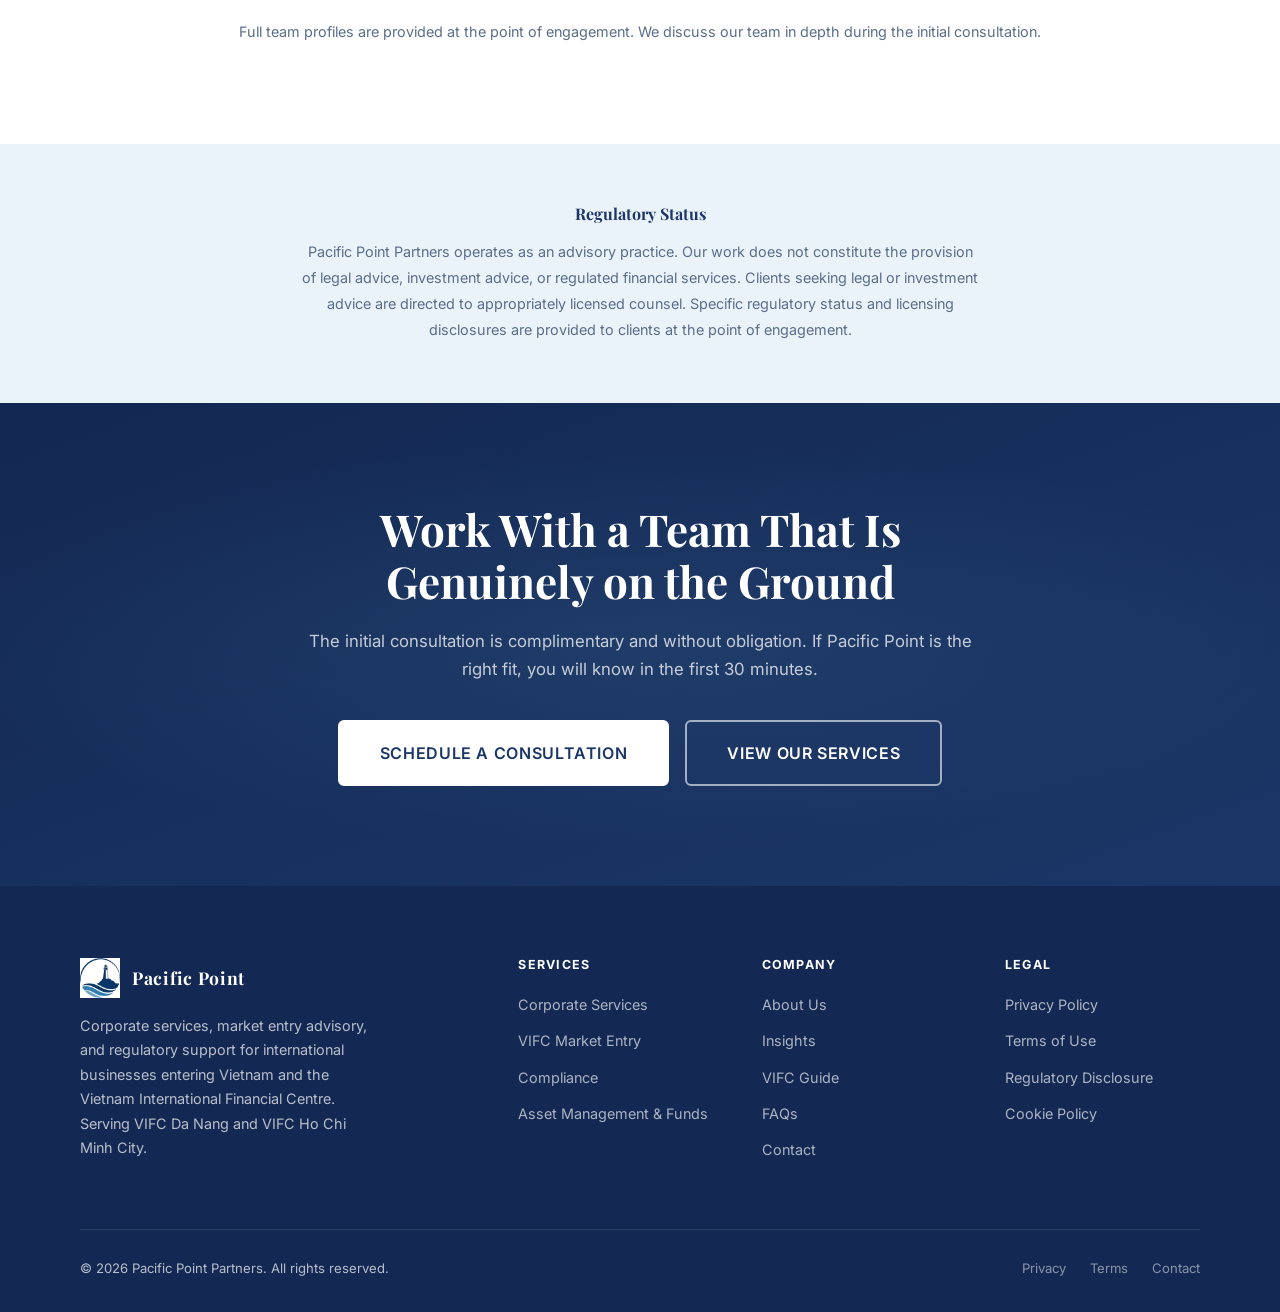
==== commit b0f45bc1: "Update about.html" ====
--- a/about.html
+++ b/about.html
@@ -59,7 +59,7 @@
   <!-- ===== FOUNDING STORY ===== -->
   <section class="section">
     <div class="container">
-      <div style="display: grid; grid-template-columns: 1fr 1fr; gap: 80px; align-items: start;">
+      <div class="page-split-start">
         <div class="fade-up">
           <span class="section-eyebrow">The Foundation</span>
           <div class="section-rule"></div>
@@ -74,7 +74,7 @@
             <div style="font-family: var(--font-serif); font-size: 1.5rem; font-weight: 700; color: var(--white); line-height: 1.4; margin-bottom: 20px; font-style: italic;">"Clients entering Vietnam deserve advisors who are genuinely invested in their outcome. Not advisors who are processing their paperwork from across the world."</div>
             <div style="font-size: 0.85rem; color: rgba(255,255,255,0.6); font-weight: 600; letter-spacing: 0.04em; text-transform: uppercase;">Pacific Point Partners, Founding Principle</div>
           </div>
-          <div class="stats-row" style="grid-template-columns: repeat(2,1fr); margin: 0;">
+          <div class="stats-row" style="margin: 0;">
             <div class="stat-item">
               <span class="stat-word">Senior-Led</span>
               <span class="stat-label">Every engagement</span>
--- a/assets/css/style.css
+++ b/assets/css/style.css
@@ -873,3 +873,84 @@
   h1 { font-size: 2.2rem; }
   h2 { font-size: 1.8rem; }
 }
+
+/* ---------- Page Split Layouts (two-column sections) ---------- */
+.page-split {
+  display: grid;
+  grid-template-columns: 1fr 1fr;
+  gap: 80px;
+  align-items: center;
+}
+.page-split-start {
+  display: grid;
+  grid-template-columns: 1fr 1fr;
+  gap: 80px;
+  align-items: start;
+}
+.featured-grid {
+  display: grid;
+  grid-template-columns: 1fr 1fr;
+  gap: 48px;
+  align-items: center;
+}
+
+@media (max-width: 860px) {
+  .page-split,
+  .page-split-start,
+  .featured-grid {
+    grid-template-columns: 1fr;
+    gap: 40px;
+  }
+  /* Hide decorative visual blocks on mobile to keep pages clean */
+  .service-visual { height: 200px; }
+  /* Contact grid stacks cleanly */
+  .contact-direct { margin-top: 0; }
+  /* Stats word wrapping on small screens */
+  .stat-word { font-size: 1.05rem; }
+  /* Btn actions stack */
+  .btn-actions { flex-direction: column; align-items: flex-start; }
+}
+
+@media (max-width: 600px) {
+  .btn-actions { align-items: center; }
+  .hero { padding-top: calc(var(--nav-h) + 40px); padding-bottom: 56px; }
+  .page-hero { padding-top: calc(var(--nav-h) + 32px); padding-bottom: 36px; }
+  .section { padding: 48px 0; }
+  .container { padding: 0 18px; }
+  /* Process steps compact on mobile */
+  .process-step { grid-template-columns: 44px 1fr; gap: 16px; }
+  .step-number { width: 44px; height: 44px; font-size: 1.1rem; }
+  /* Card padding reduced */
+  .card { padding: 20px; }
+  .insight-card-body { padding: 20px; }
+  .insight-card-footer { padding: 14px 20px; }
+  /* Hero heading size */
+  h1 { font-size: clamp(1.8rem, 7vw, 2.4rem); }
+  h2 { font-size: clamp(1.5rem, 6vw, 2rem); }
+  /* Section header spacing */
+  .section-header { margin-bottom: 36px; }
+  /* Reduce large stat numbers */
+  .stat-number { font-size: 2.2rem; }
+  .stat-word { font-size: 1rem; word-break: break-word; }
+  /* Hide purely decorative gradient blocks on small screens */
+  .featured-grid > div:last-child { display: none; }
+  /* CTA section tighter */
+  .cta-section-inner { padding: 48px 20px; }
+  /* Footer grid tighter */
+  .footer-grid { gap: 28px; }
+  /* Team card avatar smaller */
+  .team-card-avatar { width: 64px; height: 64px; font-size: 1.2rem; }
+}
+
+/* ---------- Form Name Row (responsive 2-col) ---------- */
+.form-name-row {
+  display: grid;
+  grid-template-columns: 1fr 1fr;
+  gap: 16px;
+}
+@media (max-width: 560px) {
+  .form-name-row { grid-template-columns: 1fr; }
+}
+
+/* ---------- Prevent horizontal scroll ---------- */
+html, body { overflow-x: hidden; max-width: 100%; }
